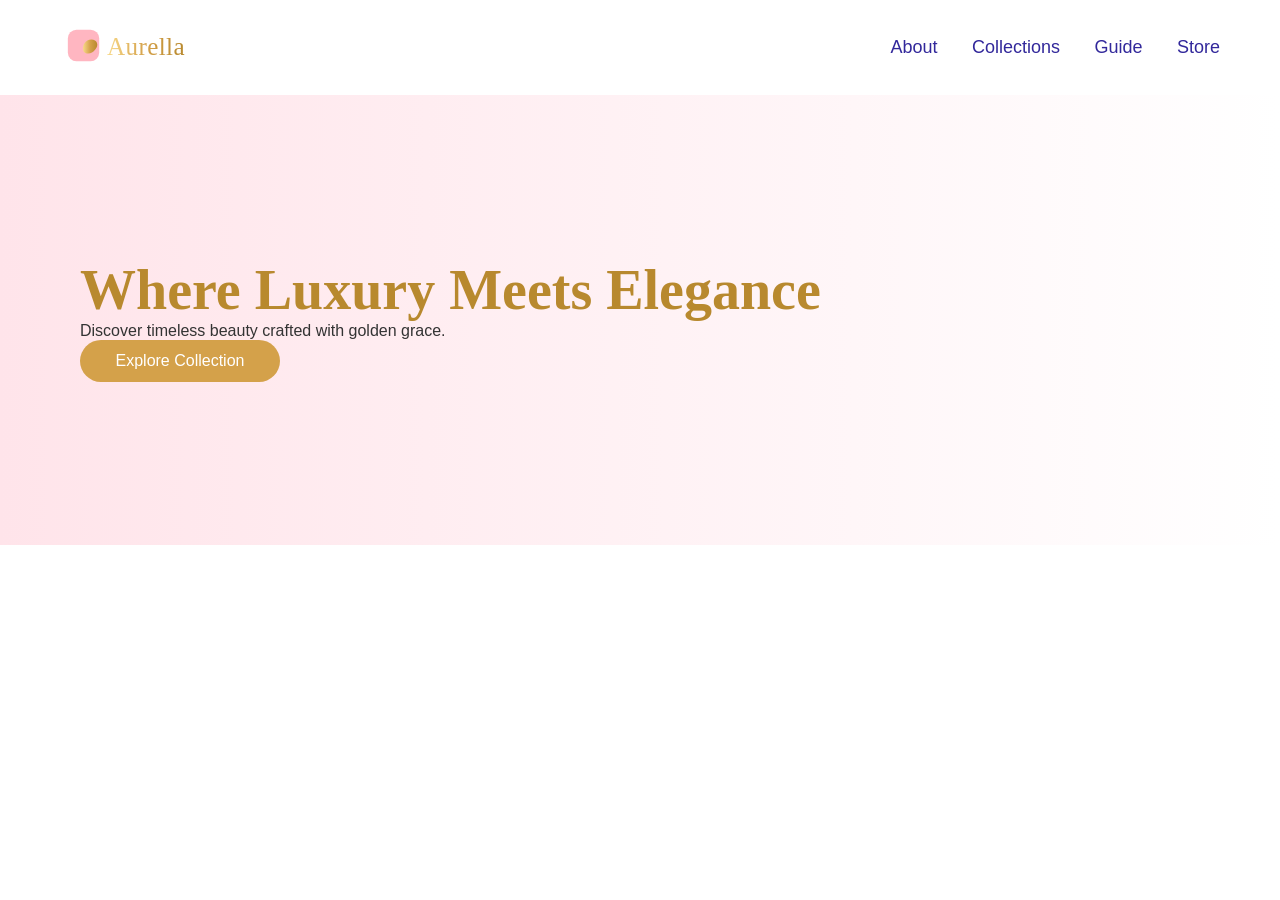
==== Aurella_Clone/indix.html @ 1e5bf015 "first commit" ====
<!doctype html>
<html lang="en">
  <head>
    <meta charset="UTF-8" />
    <meta name="viewport" content="width=device-width, initial-scale=1.0" />
    <title>Aurella-Store</title>
    <link rel="stylesheet" href="style.css" />
  </head>
  <body>
    <header class="navbar">
      <div class="logo">
        <img src="./aurella_logo_custom.svg" alt="Aurella Logo" />
      </div>
      <nav>
        <a href="#abot">About</a>
        <a href="#collection">Collections</a>
        <a href="#guide">Guide</a>
        <a href="#store">Store</a>
      </nav>
    </header>

    <section class="main">
      <h1>Where Luxury Meets Elegance</h1>
      <p>Discover timeless beauty crafted with golden grace.</p>
      <button>Explore Collection</button>
    </section>
  </body>
</html>
---- Aurella_Clone/style.css ----
* {
  margin: 0;
  padding: 0;
  box-sizing: border-box;
}

body {
  font-family: "Poppins", sans-serif;
  background: #fff;
  color: #333;
}

.navbar {
  display: flex;
  justify-content: space-between;
  align-items: center;
  padding: 18px 60px;
  position: static;
  top: 0;
  background: #fff;
}

.logo img {
  height: 55px;
}

nav a {
  margin-left: 30px;
  text-decoration: none;
  color: #32289b;
  font-weight: 500;
  font-size: large;
}

.main {
  height: 50vh;
  background: linear-gradient(to right, #ffe4ea, #fff);
  display: flex;
  flex-direction: column;
  justify-content: center;
  padding-left: 80px;
}

.main h1 {
  font-family: "Playfair Display", serif;
  font-size: 56px;
  color: #b8892e;
}

.mian p {
  margin: 15px 0;
  font-size: 18px;
}

.main button {
  width: 200px;
  padding: 12px;
  border: none;
  background: #d4a14a;
  color: white;
  font-size: 16px;
  border-radius: 30px;
  cursor: pointer;
}
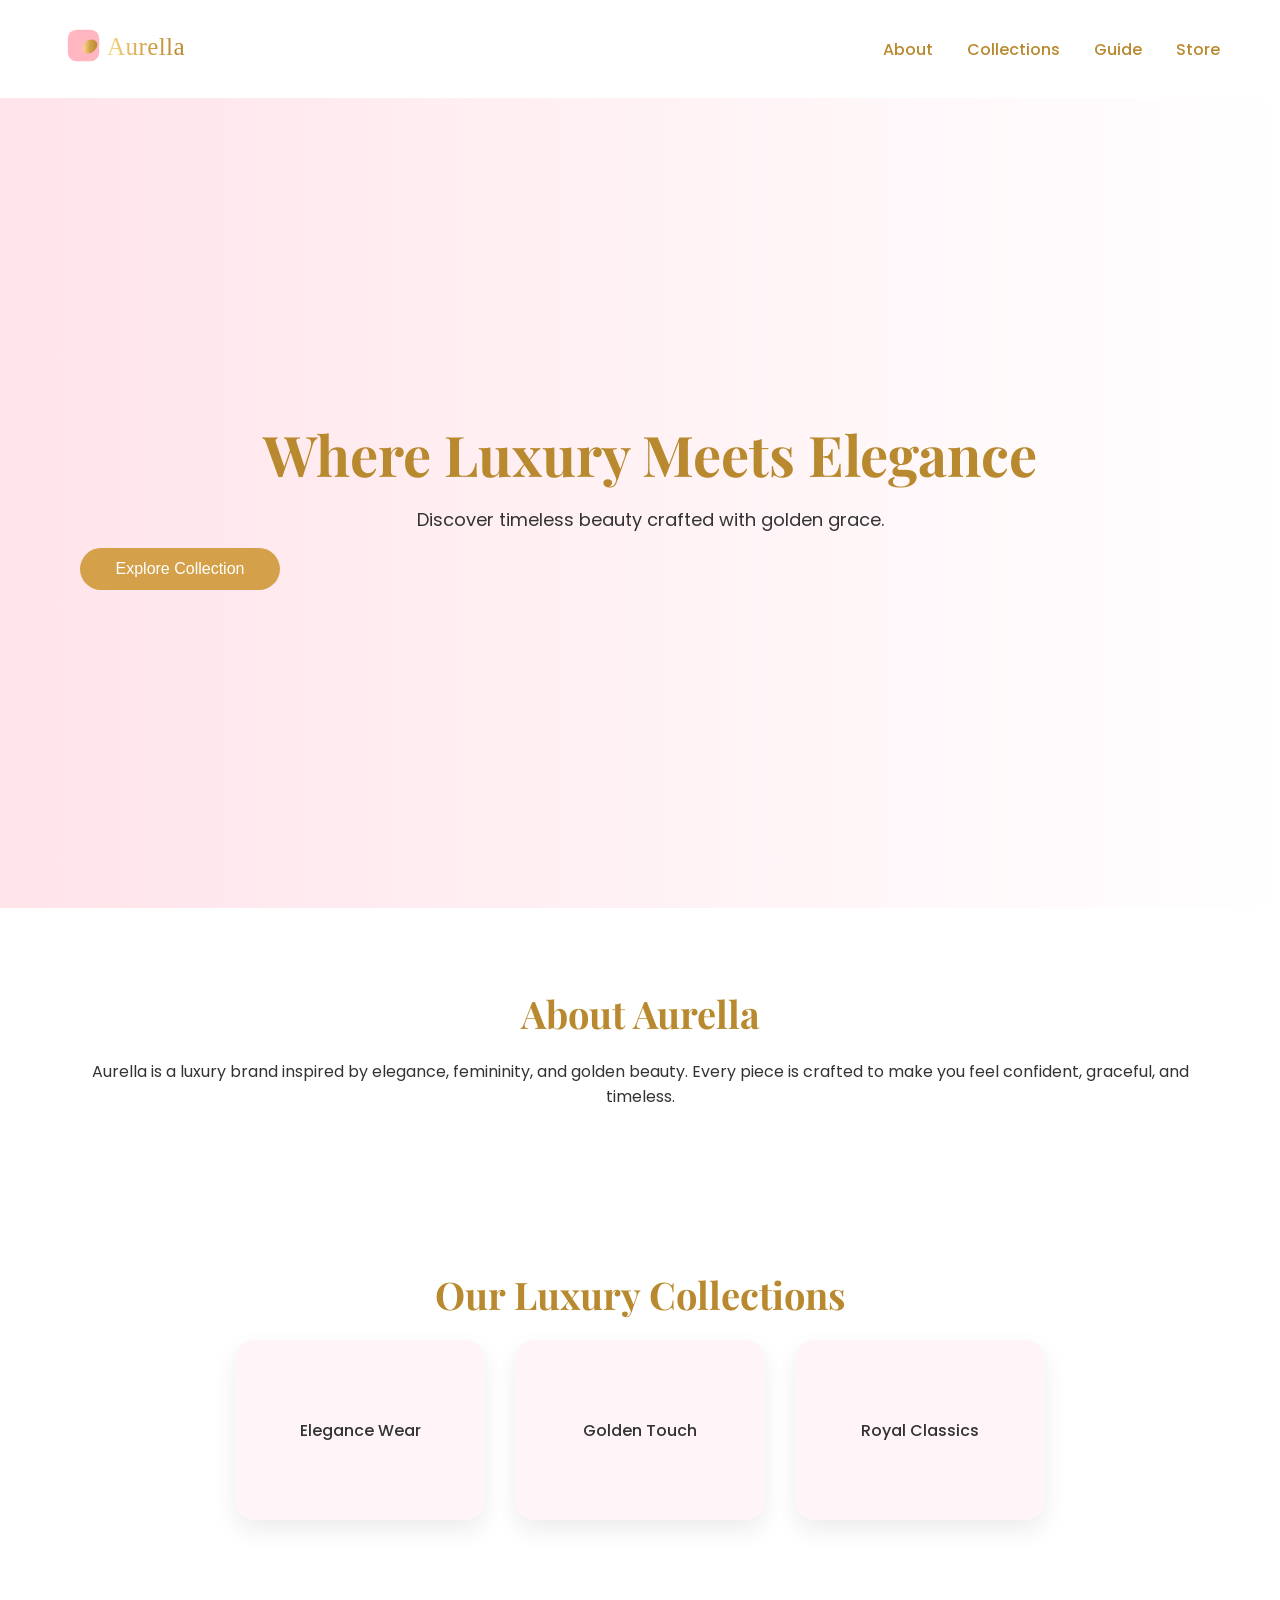
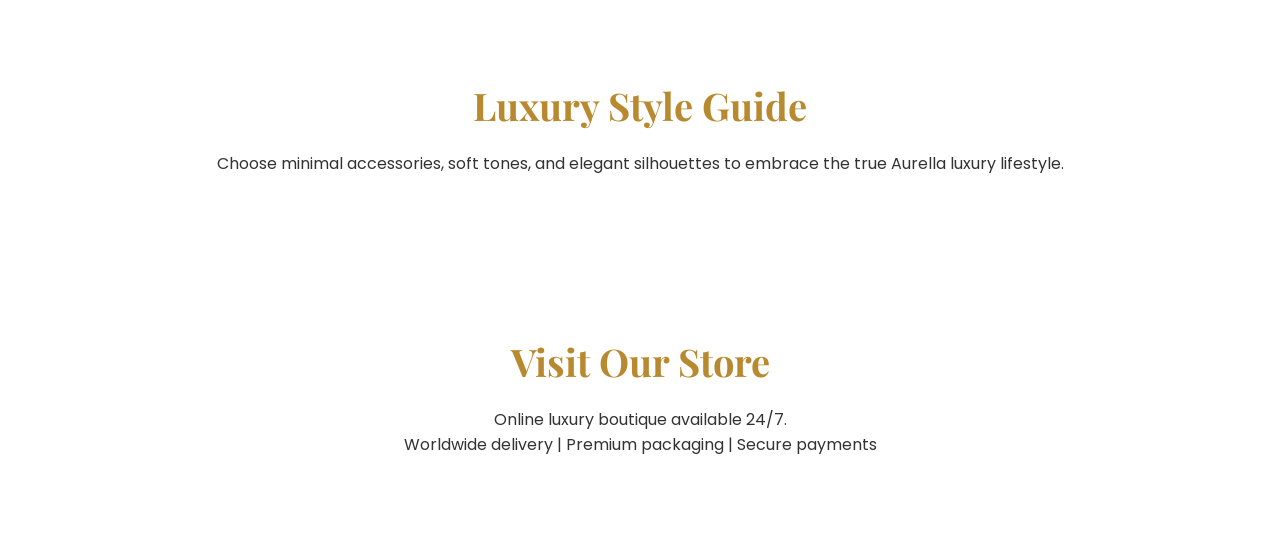
==== commit 93ed68fb: "Upadte File commit" ====
--- a/Aurella_Clone/indix.html
+++ b/Aurella_Clone/indix.html
@@ -2,27 +2,70 @@
 <html lang="en">
   <head>
     <meta charset="UTF-8" />
-    <meta name="viewport" content="width=device-width, initial-scale=1.0" />
-    <title>Aurella-Store</title>
+    <title>Aurella | Luxury Redefined</title>
     <link rel="stylesheet" href="style.css" />
+    <link
+      href="https://fonts.googleapis.com/css2?family=Playfair+Display:wght@400;600&family=Poppins:wght@300;400;500&display=swap"
+      rel="stylesheet" />
   </head>
   <body>
+    <!-- ================= HEADER ================= -->
     <header class="navbar">
       <div class="logo">
-        <img src="./aurella_logo_custom.svg" alt="Aurella Logo" />
+        <img src="aurella_logo_custom.svg" alt="Aurella Logo" />
       </div>
       <nav>
-        <a href="#abot">About</a>
+        <a href="#about">About</a>
         <a href="#collection">Collections</a>
         <a href="#guide">Guide</a>
         <a href="#store">Store</a>
       </nav>
     </header>
 
-    <section class="main">
+    <!-- ================= HERO ================= -->
+    <section class="hero">
       <h1>Where Luxury Meets Elegance</h1>
       <p>Discover timeless beauty crafted with golden grace.</p>
       <button>Explore Collection</button>
     </section>
+
+    <!-- ================= ABOUT ================= -->
+    <section id="about" class="about">
+      <h2>About Aurella</h2>
+      <p>
+        Aurella is a luxury brand inspired by elegance, femininity, and golden
+        beauty. Every piece is crafted to make you feel confident, graceful, and
+        timeless.
+      </p>
+    </section>
+
+    <!-- ================= COLLECTION ================= -->
+    <section id="collection" class="collection">
+      <h2>Our Luxury Collections</h2>
+      <div class="cards">
+        <div class="card">Elegance Wear</div>
+        <div class="card">Golden Touch</div>
+        <div class="card">Royal Classics</div>
+      </div>
+    </section>
+
+    <!-- ================= GUIDE ================= -->
+    <section id="guide" class="guide">
+      <h2>Luxury Style Guide</h2>
+      <p>
+        Choose minimal accessories, soft tones, and elegant silhouettes to
+        embrace the true Aurella luxury lifestyle.
+      </p>
+    </section>
+
+    <!-- ================= STORE ================= -->
+    <section id="store" class="store">
+      <h2>Visit Our Store</h2>
+      <p>
+        Online luxury boutique available 24/7.<br />
+        Worldwide delivery | Premium packaging | Secure payments
+      </p>
+    </section>
+    <script src="script.js"></script>
   </body>
 </html>
--- a/Aurella_Clone/style.css
+++ b/Aurella_Clone/style.css
@@ -10,12 +10,13 @@
   color: #333;
 }
 
+/* NAVBAR */
 .navbar {
   display: flex;
   justify-content: space-between;
   align-items: center;
   padding: 18px 60px;
-  position: static;
+  position: sticky;
   top: 0;
   background: #fff;
 }
@@ -27,13 +28,13 @@
 nav a {
   margin-left: 30px;
   text-decoration: none;
-  color: #32289b;
+  color: #b8892e;
   font-weight: 500;
-  font-size: large;
 }
 
-.main {
-  height: 50vh;
+/* HERO */
+.hero {
+  height: 90vh;
   background: linear-gradient(to right, #ffe4ea, #fff);
   display: flex;
   flex-direction: column;
@@ -41,18 +42,18 @@
   padding-left: 80px;
 }
 
-.main h1 {
+.hero h1 {
   font-family: "Playfair Display", serif;
   font-size: 56px;
   color: #b8892e;
 }
 
-.mian p {
+.hero p {
   margin: 15px 0;
   font-size: 18px;
 }
 
-.main button {
+.hero button {
   width: 200px;
   padding: 12px;
   border: none;
@@ -62,3 +63,35 @@
   border-radius: 30px;
   cursor: pointer;
 }
+
+/* SECTIONS */
+section {
+  padding: 80px 60px;
+  text-align: center;
+}
+
+section h2 {
+  font-family: "Playfair Display", serif;
+  font-size: 38px;
+  color: #b8892e;
+  margin-bottom: 20px;
+}
+
+/* COLLECTION */
+.cards {
+  display: flex;
+  justify-content: center;
+  gap: 30px;
+}
+
+.card {
+  width: 250px;
+  height: 180px;
+  background: #fff5f8;
+  border-radius: 20px;
+  display: flex;
+  align-items: center;
+  justify-content: center;
+  font-weight: 500;
+  box-shadow: 0 10px 25px rgba(0, 0, 0, 0.08);
+}
